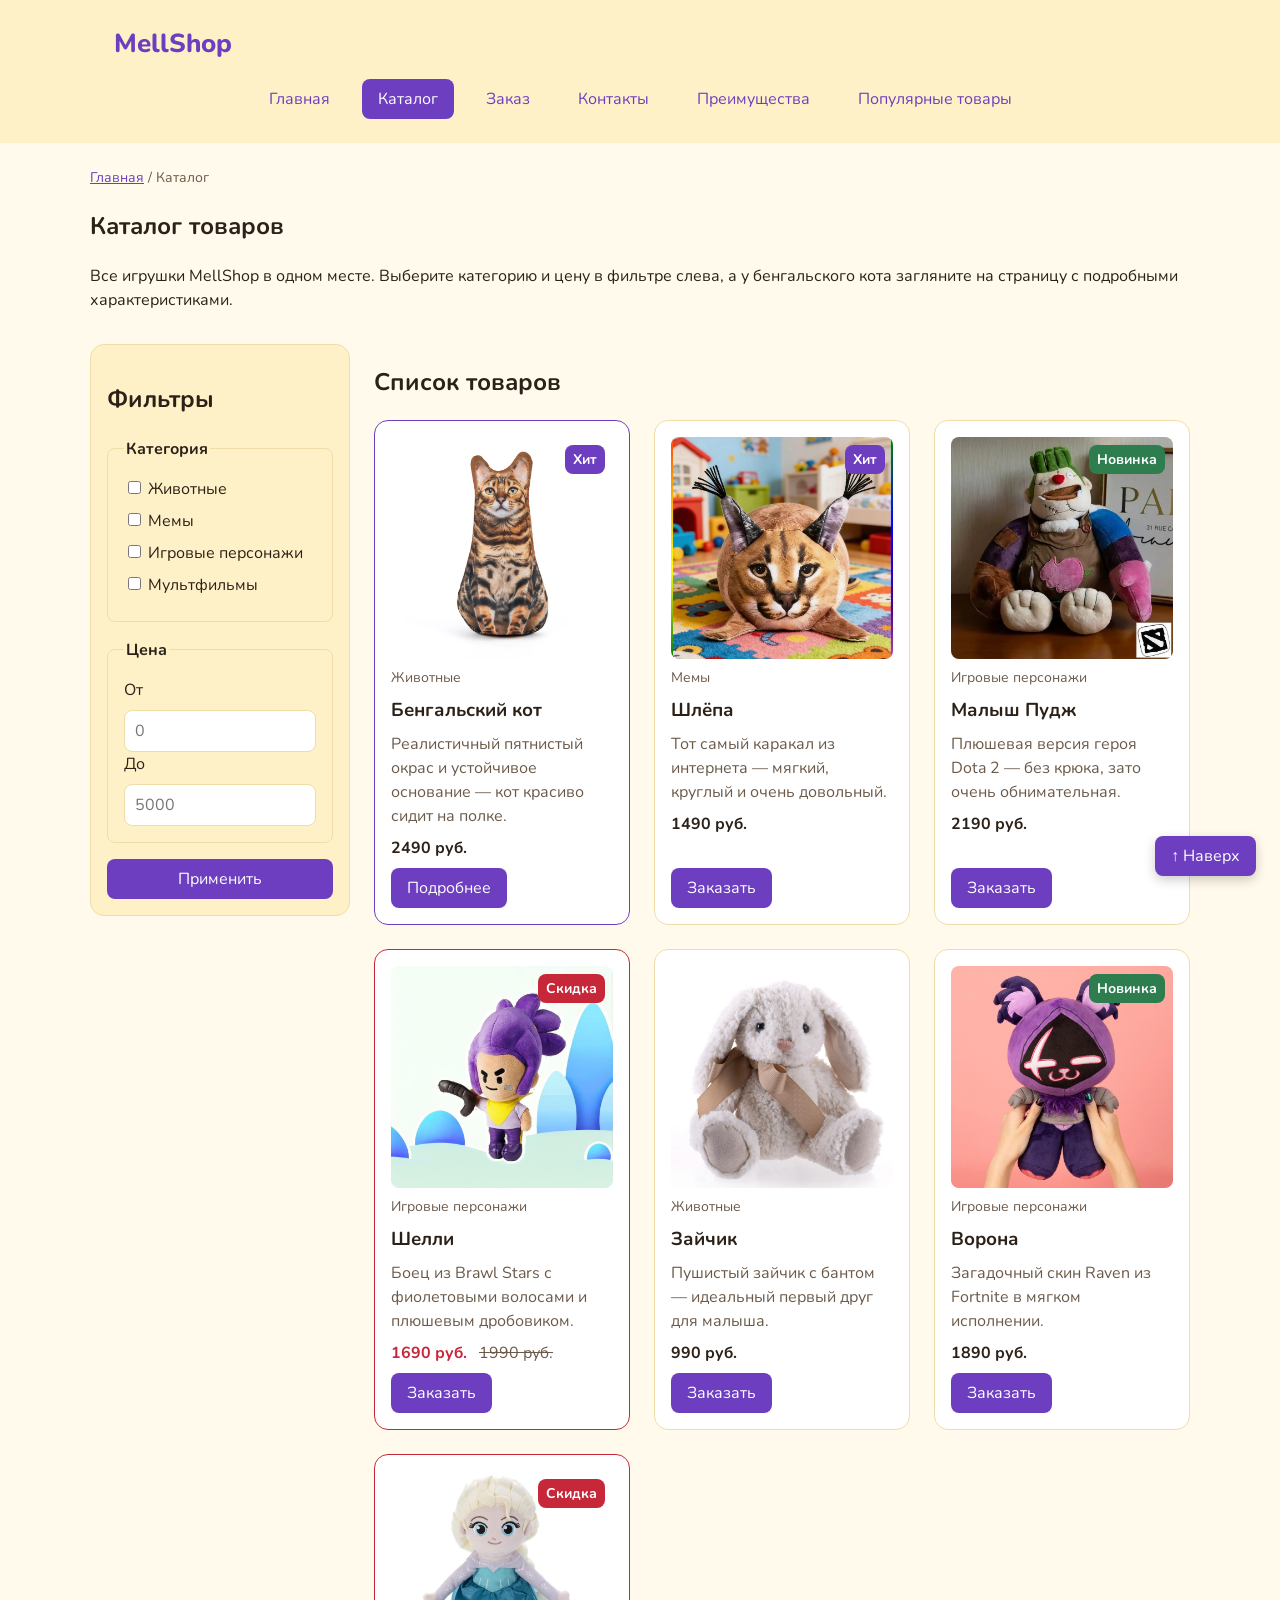
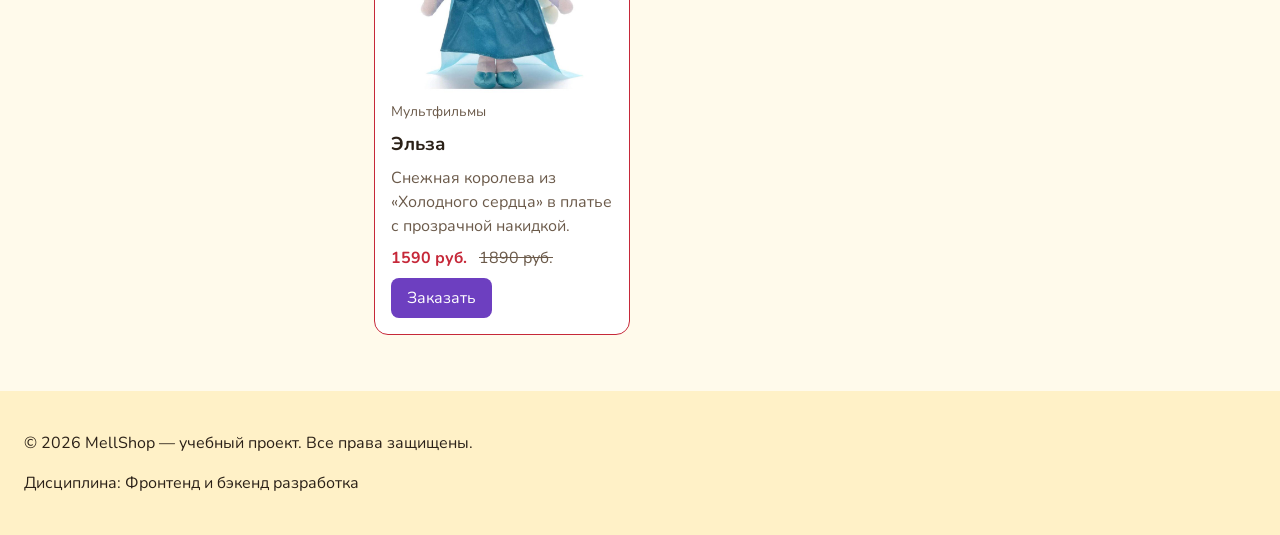
==== catalog.html @ 7ed2546c "chore: перенёс основу MellShop из КР №1" ====
<!DOCTYPE html>
<html lang="ru">
<head>
  <meta charset="UTF-8">
  <meta name="viewport" content="width=device-width, initial-scale=1.0">
  <meta name="description" content="Каталог товаров магазина мягких игрушек MellShop.">
  <meta property="og:type" content="website">
  <meta property="og:title" content="Каталог товаров — MellShop">
  <meta property="og:description" content="Каталог товаров магазина мягких игрушек MellShop.">
  <meta property="og:image" content="https://aleksandr5325.github.io/kr1-html-css-shop/images/preview.jpg">
  <title>Каталог товаров — MellShop</title>
  <link rel="stylesheet" href="css/style.css">
</head>
<body>
  <a class="button button--primary skip-link" href="#main">Перейти к содержимому</a>
  <header class="site-header">
    <div class="site-header__inner">
      <a class="site-header__logo" href="index.html">MellShop</a>

      <nav class="site-nav" aria-label="Основная навигация">
        <ul class="site-nav__list">
          <li class="site-nav__item"><a class="site-nav__link" href="index.html">Главная</a></li>
          <li class="site-nav__item"><a class="site-nav__link site-nav__link--active" href="catalog.html" aria-current="page">Каталог</a></li>
          <li class="site-nav__item"><a class="site-nav__link" href="order.html">Заказ</a></li>
          <li class="site-nav__item"><a class="site-nav__link" href="contacts.html">Контакты</a></li>
          <li class="site-nav__item"><a class="site-nav__link" href="index.html#advantages">Преимущества</a></li>
          <li class="site-nav__item"><a class="site-nav__link" href="index.html#popular">Популярные товары</a></li>
        </ul>
      </nav>
    </div>
  </header>

  <main id="main">
    <nav class="breadcrumbs" aria-label="Хлебные крошки">
      <a class="breadcrumbs__link" href="index.html">Главная</a>
      <span class="breadcrumbs__current" aria-current="page">Каталог</span>
    </nav>

    <section class="section">
      <h1>Каталог товаров</h1>
      <p>
        Все игрушки MellShop в одном месте. Выберите категорию и цену в фильтре
        слева, а у бенгальского кота загляните на страницу с подробными характеристиками.
      </p>
    </section>

    <section class="catalog-layout">
      <aside class="catalog-filters">
        <h2>Фильтры</h2>

        <form class="filters-form" action="#" method="get">
          <fieldset class="filters-form__group">
            <legend class="filters-form__legend">Категория</legend>

            <label class="filters-form__label">
              <input type="checkbox" name="category" value="animals">
              Животные
            </label>

            <label class="filters-form__label">
              <input type="checkbox" name="category" value="memes">
              Мемы
            </label>

            <label class="filters-form__label">
              <input type="checkbox" name="category" value="games">
              Игровые персонажи
            </label>

            <label class="filters-form__label">
              <input type="checkbox" name="category" value="cartoons">
              Мультфильмы
            </label>
          </fieldset>

          <fieldset class="filters-form__group">
            <legend class="filters-form__legend">Цена</legend>

            <label class="filters-form__label" for="price-from">От</label>
            <input class="filters-form__input" id="price-from" name="price-from" type="number" min="0" placeholder="0">

            <label class="filters-form__label" for="price-to">До</label>
            <input class="filters-form__input" id="price-to" name="price-to" type="number" min="0" placeholder="5000">
          </fieldset>

          <button class="button button--primary" type="submit">Применить</button>
        </form>
      </aside>

      <section class="catalog-products">
        <h2>Список товаров</h2>

        <div class="products-grid">
          <article class="product-card product-card--featured">
            <span class="product-card__badge">Хит</span>
            <img
              class="product-card__image"
              src="images/bengal-cat.jpg"
              alt="Мягкая игрушка — бенгальский кот с пятнистым окрасом"
              width="800"
              height="800"
            >
            <p class="product-card__category">Животные</p>
            <h3 class="product-card__title">Бенгальский кот</h3>
            <p class="product-card__description">Реалистичный пятнистый окрас и устойчивое основание — кот красиво сидит на полке.</p>
            <p class="product-card__price">2490 руб.</p>
            <a class="button button--primary product-card__button" href="product.html">Подробнее</a>
          </article>

          <article class="product-card">
            <span class="product-card__badge">Хит</span>
            <img
              class="product-card__image"
              src="images/shlepa.jpg"
              alt="Мягкая игрушка Шлёпа — каракал с большими ушами"
              width="800"
              height="800"
            >
            <p class="product-card__category">Мемы</p>
            <h3 class="product-card__title">Шлёпа</h3>
            <p class="product-card__description">Тот самый каракал из интернета — мягкий, круглый и очень довольный.</p>
            <p class="product-card__price">1490 руб.</p>
            <a class="button button--primary product-card__button" href="order.html">Заказать</a>
          </article>

          <article class="product-card">
            <span class="product-card__badge product-card__badge--new">Новинка</span>
            <img
              class="product-card__image"
              src="images/pudge.jpg"
              alt="Мягкая игрушка Малыш Пудж из Dota 2"
              width="800"
              height="800"
            >
            <p class="product-card__category">Игровые персонажи</p>
            <h3 class="product-card__title">Малыш Пудж</h3>
            <p class="product-card__description">Плюшевая версия героя Dota 2 — без крюка, зато очень обнимательная.</p>
            <p class="product-card__price">2190 руб.</p>
            <a class="button button--primary product-card__button" href="order.html">Заказать</a>
          </article>

          <article class="product-card product-card--discount">
            <span class="product-card__badge product-card__badge--sale">Скидка</span>
            <img
              class="product-card__image"
              src="images/shelly.jpg"
              alt="Мягкая игрушка Шелли из Brawl Stars с фиолетовыми волосами"
              width="800"
              height="800"
            >
            <p class="product-card__category">Игровые персонажи</p>
            <h3 class="product-card__title">Шелли</h3>
            <p class="product-card__description">Боец из Brawl Stars с фиолетовыми волосами и плюшевым дробовиком.</p>
            <p class="product-card__price">
              1690 руб.
              <s class="product-card__old-price">1990 руб.</s>
            </p>
            <a class="button button--primary product-card__button" href="order.html">Заказать</a>
          </article>

          <article class="product-card">
            <img
              class="product-card__image"
              src="images/bunny.jpg"
              alt="Белый плюшевый зайчик с бантом"
              width="800"
              height="800"
            >
            <p class="product-card__category">Животные</p>
            <h3 class="product-card__title">Зайчик</h3>
            <p class="product-card__description">Пушистый зайчик с бантом — идеальный первый друг для малыша.</p>
            <p class="product-card__price">990 руб.</p>
            <a class="button button--primary product-card__button" href="order.html">Заказать</a>
          </article>

          <article class="product-card">
            <span class="product-card__badge product-card__badge--new">Новинка</span>
            <img
              class="product-card__image"
              src="images/raven.jpg"
              alt="Мягкая игрушка Ворона из Fortnite в фиолетовом капюшоне"
              width="800"
              height="800"
            >
            <p class="product-card__category">Игровые персонажи</p>
            <h3 class="product-card__title">Ворона</h3>
            <p class="product-card__description">Загадочный скин Raven из Fortnite в мягком исполнении.</p>
            <p class="product-card__price">1890 руб.</p>
            <a class="button button--primary product-card__button" href="order.html">Заказать</a>
          </article>

          <article class="product-card product-card--discount">
            <span class="product-card__badge product-card__badge--sale">Скидка</span>
            <img
              class="product-card__image"
              src="images/elsa.jpg"
              alt="Мягкая кукла Эльза из «Холодного сердца» в голубом платье"
              width="800"
              height="800"
            >
            <p class="product-card__category">Мультфильмы</p>
            <h3 class="product-card__title">Эльза</h3>
            <p class="product-card__description">Снежная королева из «Холодного сердца» в платье с прозрачной накидкой.</p>
            <p class="product-card__price">
              1590 руб.
              <s class="product-card__old-price">1890 руб.</s>
            </p>
            <a class="button button--primary product-card__button" href="order.html">Заказать</a>
          </article>
        </div>
      </section>
    </section>
  </main>

  <footer class="site-footer">
    <p>&copy; 2026 MellShop — учебный проект. Все права защищены.</p>
    <p>Дисциплина: Фронтенд и бэкенд разработка</p>
  </footer>

  <a class="button button--primary to-top" href="#">↑ Наверх</a>

</body>
</html>
---- css/style.css ----
/*
  Шрифт Nunito с Google Fonts: округлые буквы подходят «мягкому» магазину.
*/
@import url("https://fonts.googleapis.com/css2?family=Nunito:wght@400;700;800&display=swap");

/* ===============================
   1. Переменные проекта
   =============================== */

:root {
  /* Основные цвета проекта: тёплая жёлто-фиолетовая палитра MellShop */
  --color-bg: #ffffff;
  --color-page: #fffaeb;
  --color-text: #2b2118;
  --color-muted: #6b5a4a;
  --color-primary: #6d3fc0;
  --color-primary-dark: #4f2a96;
  --color-border: #f0dca8;
  --color-surface: #fff1c7;
  --color-surface-accent: #ffe49a;
  --color-danger: #c62839;
  --color-success: #2e7d4f;
  --color-success-bg: #eaf7ef;
  --color-white: #ffffff;

  /* Тень карточки при наведении */
  --shadow-card: 0 8px 24px rgba(109, 63, 192, 0.18);

  /* Отступы */
  --space-xs: 4px;
  --space-sm: 8px;
  --space-md: 16px;
  --space-lg: 24px;
  --space-xl: 32px;

  /* Скругления */
  --radius-sm: 8px;
  --radius-md: 14px;
  --radius-lg: 20px;

  /* Размеры */
  --container-width: 1100px;
}


/* ===============================
   2. Базовые стили
   =============================== */

/*
  Универсальное правило для всех элементов.
  border-box делает расчёт размеров более понятным:
  width включает content, padding и border.
*/
* {
  box-sizing: border-box;
}

html {
  scroll-behavior: smooth;
}

:target {
  outline: 2px dashed var(--color-primary);
  outline-offset: 4px;
}

/*
  Убираем стандартный внешний отступ браузера у body.
  Без этого вокруг страницы может появиться белая рамка.
*/
body {
  margin: 0;
  font-family: "Nunito", Arial, sans-serif;
  line-height: 1.5;
  color: var(--color-text);
  background-color: var(--color-page);
}

/*
  Задаём внутренние отступы для основных областей страницы.
  Это делает содержимое визуально отделённым от краёв окна браузера.
  Отступы шапки и подвала задаются в блоках .site-header и .site-footer.
*/
main {
  padding: var(--space-lg);
}

/*
  Подвал сайта — блок site-footer.
  Тот же фон, что у шапки, визуально отделяет его от основного содержимого.
*/
.site-footer {
  padding: var(--space-lg);
  background-color: var(--color-surface);
}


/* ===============================
   3. Общие элементы интерфейса
   =============================== */

a {
  color: var(--color-primary);
}

a:hover {
  color: var(--color-primary-dark);
}

a:focus-visible {
  outline: 2px solid var(--color-primary);
  outline-offset: 3px;
}

/*
  Шапка сайта — блок site-header.
  Фон тянется на всю ширину окна.
*/
.site-header {
  background-color: var(--color-surface);
}

/*
  Внутренний контейнер шапки: ограничиваем ширину содержимого,
  чтобы оно не растягивалось слишком сильно на широких экранах.
*/
.site-header__inner {
  max-width: var(--container-width);
  margin: 0 auto;
  padding: var(--space-lg);
}

/*
  Текстовый логотип.
*/
.site-header__logo {
  font-size: 26px;
  font-weight: 800;
  color: var(--color-primary);
  text-decoration: none;
}

/*
  Основная навигация — блок site-nav.
  Список пунктов меню выстраивается в строку через Flexbox.
*/
.site-nav__list {
  display: flex;
  flex-wrap: wrap;
  justify-content: center;
  align-items: center;
  gap: var(--space-md);
  padding: 0;
  margin: var(--space-md) 0 0;
  list-style: none;
}

/*
  Ссылка меню.
*/
.site-nav__link {
  display: inline-block;
  padding: var(--space-sm) var(--space-md);
  color: var(--color-primary);
  text-decoration: none;
  border-radius: var(--radius-sm);
}

/*
  При наведении ссылка заливается основным цветом.
*/
.site-nav__link:hover {
  color: var(--color-white);
  background-color: var(--color-primary);
}

.site-nav__link:focus-visible {
  outline: 2px solid var(--color-primary);
  outline-offset: 3px;
}

/*
  Модификатор: пункт меню текущей страницы.
*/
.site-nav__link--active {
  color: var(--color-white);
  background-color: var(--color-primary);
}

.breadcrumbs {
  max-width: var(--container-width);
  margin: 0 auto var(--space-md);
  font-size: 14px;
  color: var(--color-muted);
}

.breadcrumbs__link {
  color: var(--color-primary);
}

/*
  Разделитель «/» перед каждым пунктом, кроме первого:
  перед второй и следующими ссылками и перед текущей страницей.
*/
.breadcrumbs__link + .breadcrumbs__link::before,
.breadcrumbs__current::before {
  content: "/";
  display: inline-block;
  margin-right: var(--space-xs);
  color: var(--color-muted);
}

/*
  Кнопка — самостоятельный блок button.
  Базовый класс задаёт размеры и форму, цвет задают модификаторы.
  Используется и для <button>, и для ссылок <a>, оформленных как кнопка.
*/
.button {
  display: inline-block;
  padding: var(--space-sm) var(--space-md);
  border: none;
  border-radius: var(--radius-sm);
  font: inherit;
  text-decoration: none;
  cursor: pointer;
}

/*
  Модификатор: основная кнопка.
*/
.button--primary {
  color: var(--color-white);
  background-color: var(--color-primary);
}

/*
  color нужен для ссылок-кнопок: иначе при наведении
  срабатывает общее правило a:hover и текст сливается с фоном.
*/
.button--primary:hover {
  color: var(--color-white);
  background-color: var(--color-primary-dark);
}

/*
  Модификатор: второстепенная кнопка.
*/
.button--secondary {
  color: var(--color-primary);
  background-color: transparent;
  border: 1px solid var(--color-primary);
}

.button--secondary:hover {
  color: var(--color-white);
  background-color: var(--color-primary);
}

.button:focus-visible {
  outline: 2px solid var(--color-primary);
  outline-offset: 3px;
}

/*
  Отключённая кнопка: атрибут disabled или модификатор.
*/
.button:disabled,
.button--disabled {
  opacity: 0.6;
  cursor: not-allowed;
}

/*
  Кнопка «Наверх» — блок to-top.
  Внешний вид берётся из .button и .button--primary (БЭМ-микс),
  здесь только положение: всегда в правом нижнем углу окна.
*/
.to-top {
  position: fixed;
  right: var(--space-lg);
  bottom: var(--space-lg);
  z-index: 10;
  box-shadow: 0 4px 12px rgba(0, 0, 0, 0.2);
}

/*
  Ссылка «Перейти к содержимому» для тех, кто управляет сайтом с клавиатуры.
  Спрятана за верхним краем окна и выезжает, только когда получает фокус (клавиша Tab).
*/
.skip-link {
  position: absolute;
  top: -100px;
  left: var(--space-md);
  z-index: 20;
}

.skip-link:focus {
  top: var(--space-md);
}

/*
  После перехода по ссылке не обводим весь main пунктиром от правила :target.
*/
main:target {
  outline: none;
}

/* ===============================
   4. Компоненты страницы
   =============================== */

/*
  Hero-блок — первый крупный блок страницы.
  Он визуально отделяется от остальных разделов фоном и отступами.
*/
.hero {
  max-width: var(--container-width);
  margin: 0 auto var(--space-xl);
  padding: var(--space-xl) var(--space-lg);
  background:
    linear-gradient(rgba(255, 250, 235, 0.8), rgba(255, 250, 235, 0.8)),
    url("../images/toy-store.jpg") center / cover;
  border-radius: var(--radius-lg);
}

/*
  Общий класс для разделов страницы.
*/
.section {
  max-width: var(--container-width);
  margin: 0 auto var(--space-xl);
}

/*
  Убираем лишний верхний отступ у заголовков разделов.
*/
.section__title {
  margin-top: 0;
}

.products-grid {
  display: grid;
  grid-template-columns: repeat(3, 1fr);
  gap: var(--space-lg);
}

/*
  Карточка товара — блок product-card.
  Используется на главной странице и в каталоге.
*/
.product-card {
  position: relative;
  display: flex;
  flex-direction: column;
  gap: var(--space-sm);
  padding: var(--space-md);
  border: 1px solid var(--color-border);
  border-radius: var(--radius-md);
  background-color: var(--color-bg);
  transition: transform 0.2s, box-shadow 0.2s, border-color 0.2s;
}

.product-card:hover {
  border-color: var(--color-primary);
  transform: translateY(-4px);
  box-shadow: var(--shadow-card);
}

/*
  Модификаторы карточки: выделенная и со скидкой.
*/
.product-card--featured {
  border-color: var(--color-primary);
}

.product-card--discount {
  border-color: var(--color-danger);
}

/*
  Элементы карточки.
*/
.product-card__title {
  margin: 0;
  color: var(--color-text);
}

.product-card__description {
  margin: 0;
  color: var(--color-muted);
}

.product-card__price {
  margin: 0;
  font-weight: 700;
}

.product-card--discount .product-card__price {
  color: var(--color-danger);
}

/*
  Кнопка прижимается к нижней части карточки.
*/
.product-card__button {
  margin-top: auto;
  align-self: flex-start;
}

/*
  Бейдж «Хит / Новинка / Скидка» в углу карточки.
  position: absolute вынимает бейдж из потока и прижимает к правому верхнему углу.
  Отсчёт идёт от карточки, потому что у неё position: relative.
*/
.product-card__badge {
  position: absolute;
  top: var(--space-lg);
  right: var(--space-lg);
  z-index: 1;
  padding: 4px 8px;
  font-size: 14px;
  font-weight: 700;
  color: var(--color-white);
  background-color: var(--color-primary);
  border-radius: var(--radius-sm);
}

/*
  Модификаторы бейджа: «Новинка» — зелёный, «Скидка» — красный.
  «Хит» — вариант по умолчанию (основной цвет).
*/
.product-card__badge--new {
  background-color: var(--color-success);
}

.product-card__badge--sale {
  background-color: var(--color-danger);
}

/*
  Фото товара на всю ширину карточки.
*/
.product-card__image {
  width: 100%;
  height: auto;
  border-radius: var(--radius-sm);
}

/*
  Категория товара — мелкий серый текст над названием.
*/
.product-card__category {
  margin: 0;
  font-size: 14px;
  color: var(--color-muted);
}

/*
  Старая (зачёркнутая) цена рядом с новой.
*/
.product-card__old-price {
  margin-left: var(--space-sm);
  font-weight: 400;
  color: var(--color-muted);
}

/*
  Дополнительный информационный блок.
*/
.aside-info {
  max-width: var(--container-width);
  margin: 0 auto var(--space-xl);
  padding: var(--space-md);
  border-left: 4px solid var(--color-primary);
  background-color: var(--color-surface);
}


/* ===============================
   5. Форма и модальное окно
   =============================== */

/*
  Модальное окно.
  Элемент dialog сам умеет открываться поверх страницы.
*/
.order-dialog {
  width: min(100% - 32px, 560px);
  padding: var(--space-lg);
  border: none;
  border-radius: var(--radius-lg);
}

/*
  Затемнение фона за модальным окном.
*/
.order-dialog::backdrop {
  background-color: rgba(0, 0, 0, 0.5);
}

/*
  Заголовок модального окна.
*/
.order-dialog__title {
  margin-top: 0;
}

/*
  Форма заявки — блок order-form.
  Поле формы: каждая группа «подпись + поле» получает нижний отступ.
*/
.order-form__field {
  margin-bottom: var(--space-md);
}

/*
  Подпись поля.
*/
.order-form__label {
  display: block;
  margin-bottom: var(--space-xs);
}

/*
  Основные поля формы.
*/
.order-form__input,
.order-form__select,
.order-form__textarea {
  width: 100%;
  padding: 10px 12px;
  border: 1px solid var(--color-border);
  border-radius: var(--radius-sm);
  font: inherit;
}

.order-form__input:hover,
.order-form__select:hover,
.order-form__textarea:hover {
  border-color: var(--color-primary);
}

/*
  Видимый фокус для клавиатурной навигации.
*/
.order-form__input:focus-visible,
.order-form__select:focus-visible,
.order-form__textarea:focus-visible {
  outline: 2px solid var(--color-primary);
  outline-offset: 3px;
}

/*
  Подсказка под полем телефона.
*/
.order-form__hint {
  display: block;
  margin-top: var(--space-xs);
  color: var(--color-muted);
}

/*
  Подсветка ошибочных полей.
  Атрибут aria-invalid добавляется через JavaScript.
*/
.order-form__input[aria-invalid="true"],
.order-form__select[aria-invalid="true"],
.order-form__textarea[aria-invalid="true"] {
  border-color: var(--color-danger);
}

/*
  Кнопки формы.
*/
.order-form__actions {
  display: flex;
  gap: var(--space-md);
  margin-top: var(--space-lg);
}

/*
  Модификатор: форма на отдельной странице заказа.
  Ограничиваем ширину, чтобы поля не растягивались на весь экран.
*/
.order-form--page {
  max-width: 640px;
}

/*
  Группа полей формы (fieldset) в рамке.
*/
.order-form__group {
  margin: 0 0 var(--space-lg);
  padding: var(--space-md) var(--space-lg);
  border: 1px solid var(--color-border);
  border-radius: var(--radius-md);
}

/*
  Заголовок группы полей.
*/
.order-form__legend {
  padding: 0 var(--space-xs);
  font-weight: 700;
}

/*
  Вариант выбора: кружок и подпись в одну строку.
*/
.order-form__option {
  display: flex;
  align-items: center;
  gap: var(--space-sm);
  margin-bottom: var(--space-sm);
}

/*
  Сообщение об успешной отправке.
*/
.success-message {
  max-width: var(--container-width);
  margin: var(--space-lg) auto;
  padding: var(--space-md);
  border-left: 4px solid var(--color-success);
  background-color: var(--color-success-bg);
}


/* ===============================
   6. Страница каталога
   =============================== */

/*
  Раскладка каталога: фильтры слева (260px), товары справа (всё остальное место).
  Области сетки названы через grid-template-areas.
*/
.catalog-layout {
  max-width: var(--container-width);
  margin: 0 auto var(--space-xl);
  display: grid;
  grid-template-columns: 260px 1fr;
  grid-template-areas: "filters products";
  gap: var(--space-lg);
}

/*
  Боковая панель с фильтрами — область filters.
*/
.catalog-filters {
  position: sticky;
  top: var(--space-md);
  align-self: start;
  grid-area: filters;
  padding: var(--space-md);
  border: 1px solid var(--color-border);
  border-radius: var(--radius-md);
  background-color: var(--color-surface);
}

/*
  Список товаров — область products.
*/
.catalog-products {
  grid-area: products;
}

/*
  Форма фильтров: группы полей идут столбиком,
  расстояние между ними задаёт gap.
*/
.filters-form {
  display: grid;
  gap: var(--space-md);
}

/*
  Группа полей (категория, цена) в рамке.
*/
.filters-form__group {
  margin: 0;
  padding: var(--space-md);
  border: 1px solid var(--color-border);
  border-radius: var(--radius-sm);
}

/*
  Заголовок группы полей.
*/
.filters-form__legend {
  font-weight: 700;
}

/*
  Каждая подпись с новой строки.
*/
.filters-form__label {
  display: block;
  margin-bottom: var(--space-sm);
}

/*
  Числовые поля цены — в едином стиле с полями формы заявки.
*/
.filters-form__input {
  width: 100%;
  padding: 8px 10px;
  border: 1px solid var(--color-border);
  border-radius: var(--radius-sm);
  font: inherit;
}


/* ===============================
   7. Страница товара
   =============================== */

/*
  Блок товара: картинка слева, информация справа.
  Две равные колонки через CSS Grid.
*/
.product {
  max-width: var(--container-width);
  margin: 0 auto var(--space-xl);
  display: grid;
  grid-template-columns: 1fr 1fr;
  gap: var(--space-xl);
  align-items: start;
}

/*
  Картинка занимает всю ширину своей колонки,
  высота подстраивается автоматически.
*/
.product__image {
  width: 100%;
  height: auto;
  border: 1px solid var(--color-border);
  border-radius: var(--radius-lg);
}

/*
  Информация о товаре идёт столбиком через Flexbox.
*/
.product__info {
  display: flex;
  flex-direction: column;
  align-items: flex-start;
  gap: var(--space-md);
}

.product__title {
  margin: 0;
}

.product__description {
  margin: 0;
  color: var(--color-muted);
}

.product__price {
  margin: 0;
  font-size: 28px;
  font-weight: 700;
}

/*
  Таблица характеристик товара.
*/
.product-table {
  width: 100%;
  max-width: 600px;
  border-collapse: collapse;
}

.product-table caption {
  margin-bottom: var(--space-sm);
  color: var(--color-muted);
  text-align: left;
}

.product-table th,
.product-table td {
  padding: var(--space-sm) var(--space-md);
  border: 1px solid var(--color-border);
  text-align: left;
}

.product-table th {
  background-color: var(--color-surface-accent);
}

/*
  «Зебра»: каждая вторая строка с фоном, чтобы строки было легче читать.
*/
.product-table tbody tr:nth-child(even) {
  background-color: var(--color-surface);
}
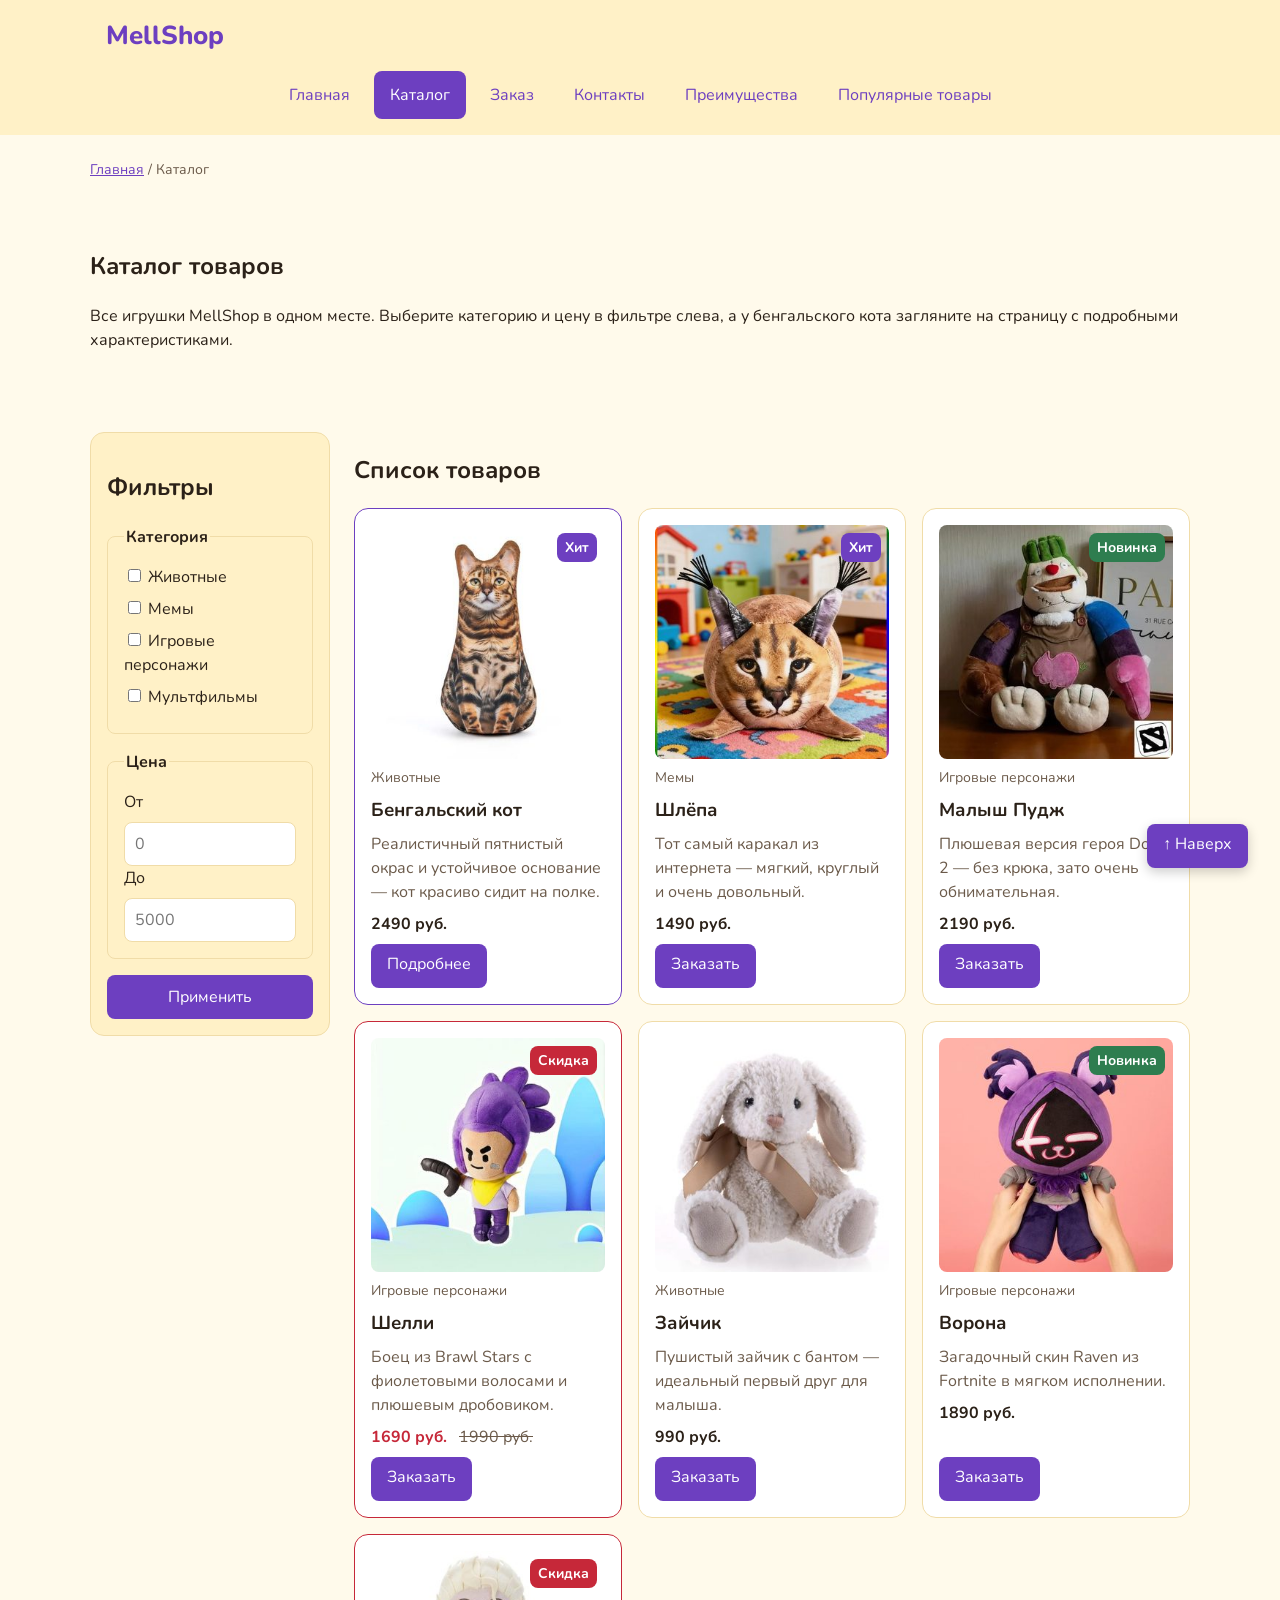
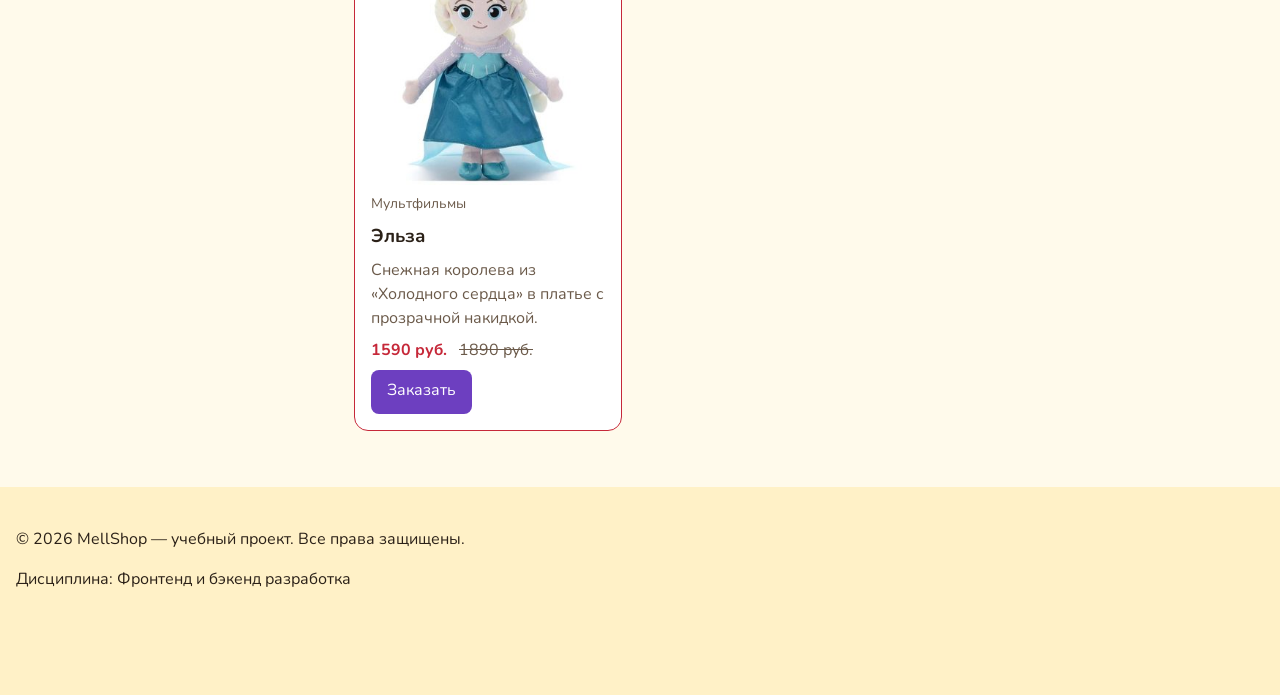
==== commit 03068aa7: "feat: адаптировал MellShop под разные экраны" ====
--- a/catalog.html
+++ b/catalog.html
@@ -7,9 +7,10 @@
   <meta property="og:type" content="website">
   <meta property="og:title" content="Каталог товаров — MellShop">
   <meta property="og:description" content="Каталог товаров магазина мягких игрушек MellShop.">
-  <meta property="og:image" content="https://aleksandr5325.github.io/kr1-html-css-shop/images/preview.jpg">
+  <meta property="og:image" content="https://aleksandr5325.github.io/kr3-responsive-shop/images/preview.jpg">
   <title>Каталог товаров — MellShop</title>
   <link rel="stylesheet" href="css/style.css">
+  <link rel="stylesheet" href="css/responsive.css">
 </head>
 <body>
   <a class="button button--primary skip-link" href="#main">Перейти к содержимому</a>
@@ -96,6 +97,9 @@
             <img
               class="product-card__image"
               src="images/bengal-cat.jpg"
+            srcset="images/bengal-cat-320.jpg 320w, images/bengal-cat-480.jpg 480w, images/bengal-cat.jpg 800w"
+            sizes="(min-width: 1280px) 230px, (min-width: 1024px) 320px, (min-width: 640px) calc((100vw - 96px) / 2), calc(100vw - 66px)"
+            loading="lazy"
               alt="Мягкая игрушка — бенгальский кот с пятнистым окрасом"
               width="800"
               height="800"
@@ -112,6 +116,9 @@
             <img
               class="product-card__image"
               src="images/shlepa.jpg"
+            srcset="images/shlepa-320.jpg 320w, images/shlepa-480.jpg 480w, images/shlepa.jpg 800w"
+            sizes="(min-width: 1280px) 230px, (min-width: 1024px) 320px, (min-width: 640px) calc((100vw - 96px) / 2), calc(100vw - 66px)"
+            loading="lazy"
               alt="Мягкая игрушка Шлёпа — каракал с большими ушами"
               width="800"
               height="800"
@@ -128,6 +135,9 @@
             <img
               class="product-card__image"
               src="images/pudge.jpg"
+            srcset="images/pudge-320.jpg 320w, images/pudge-480.jpg 480w, images/pudge.jpg 800w"
+            sizes="(min-width: 1280px) 230px, (min-width: 1024px) 320px, (min-width: 640px) calc((100vw - 96px) / 2), calc(100vw - 66px)"
+            loading="lazy"
               alt="Мягкая игрушка Малыш Пудж из Dota 2"
               width="800"
               height="800"
@@ -144,6 +154,9 @@
             <img
               class="product-card__image"
               src="images/shelly.jpg"
+            srcset="images/shelly-320.jpg 320w, images/shelly-480.jpg 480w, images/shelly.jpg 800w"
+            sizes="(min-width: 1280px) 230px, (min-width: 1024px) 320px, (min-width: 640px) calc((100vw - 96px) / 2), calc(100vw - 66px)"
+            loading="lazy"
               alt="Мягкая игрушка Шелли из Brawl Stars с фиолетовыми волосами"
               width="800"
               height="800"
@@ -162,6 +175,9 @@
             <img
               class="product-card__image"
               src="images/bunny.jpg"
+            srcset="images/bunny-320.jpg 320w, images/bunny-480.jpg 480w, images/bunny.jpg 800w"
+            sizes="(min-width: 1280px) 230px, (min-width: 1024px) 320px, (min-width: 640px) calc((100vw - 96px) / 2), calc(100vw - 66px)"
+            loading="lazy"
               alt="Белый плюшевый зайчик с бантом"
               width="800"
               height="800"
@@ -178,6 +194,9 @@
             <img
               class="product-card__image"
               src="images/raven.jpg"
+            srcset="images/raven-320.jpg 320w, images/raven-480.jpg 480w, images/raven.jpg 800w"
+            sizes="(min-width: 1280px) 230px, (min-width: 1024px) 320px, (min-width: 640px) calc((100vw - 96px) / 2), calc(100vw - 66px)"
+            loading="lazy"
               alt="Мягкая игрушка Ворона из Fortnite в фиолетовом капюшоне"
               width="800"
               height="800"
@@ -194,6 +213,9 @@
             <img
               class="product-card__image"
               src="images/elsa.jpg"
+            srcset="images/elsa-320.jpg 320w, images/elsa-480.jpg 480w, images/elsa.jpg 800w"
+            sizes="(min-width: 1280px) 230px, (min-width: 1024px) 320px, (min-width: 640px) calc((100vw - 96px) / 2), calc(100vw - 66px)"
+            loading="lazy"
               alt="Мягкая кукла Эльза из «Холодного сердца» в голубом платье"
               width="800"
               height="800"
--- a/css/responsive.css
+++ b/css/responsive.css
@@ -0,0 +1,275 @@
+/*
+  КР №3. Mobile First: базовые правила для телефона,
+  затем расширение раскладки через min-width.
+  Файл подключается после style.css.
+*/
+*,
+*::before,
+*::after {
+  box-sizing: border-box;
+}
+
+img,
+video {
+  max-width: 100%;
+  height: auto;
+}
+
+/* Не скрываем переполнение body: устраняем его причину в блоках. */
+main {
+  padding: 16px;
+}
+
+.site-header__inner {
+  padding: 16px;
+}
+
+.site-header,
+.catalog-filters {
+  position: static;
+}
+
+.site-nav__list {
+  flex-direction: column;
+  align-items: stretch;
+  gap: 8px;
+}
+
+.site-nav__link {
+  display: block;
+  min-height: 44px;
+  padding: 12px 16px;
+}
+
+.breadcrumbs,
+.site-footer,
+.product-card,
+.product__info {
+  overflow-wrap: anywhere;
+}
+
+.section {
+  padding-block: clamp(16px, 3vw, 32px);
+}
+
+.hero {
+  display: grid;
+  gap: 24px;
+  padding: clamp(20px, 4vw, 40px);
+  /* Картинка теперь находится в picture, фон сохраняет фирменный цвет. */
+  background: var(--color-surface-accent);
+}
+
+.hero__content {
+  min-width: 0;
+}
+
+.hero__title {
+  margin-top: 0;
+  font-size: clamp(28px, 4vw, 48px);
+  line-height: 1.15;
+}
+
+.hero__image {
+  display: block;
+  width: 100%;
+  border-radius: var(--radius-lg);
+}
+
+.products-grid,
+.product,
+.catalog-layout {
+  grid-template-columns: minmax(0, 1fr);
+  gap: 16px;
+}
+
+.catalog-layout {
+  grid-template-areas: "filters" "products";
+}
+
+.product-card,
+.catalog-products,
+.product__info,
+.hero picture,
+.order-form__field,
+.order-form__group,
+.filters-form__group {
+  min-width: 0;
+}
+
+.product-card__image {
+  display: block;
+}
+
+.product__image {
+  max-width: 520px;
+  margin-inline: auto;
+}
+
+/* Группы fieldset из КР №1 сохраняем; внутри поля адаптируются отдельно. */
+.order-form,
+.order-form__group {
+  display: grid;
+  gap: 16px;
+}
+
+.order-form__group {
+  margin: 0;
+  padding: 16px;
+}
+
+.order-form__field {
+  margin-bottom: 0;
+}
+
+.order-form__input,
+.order-form__select,
+.order-form__textarea,
+.filters-form__input,
+.button {
+  min-height: 44px;
+}
+
+.order-form__input,
+.order-form__select,
+.order-form__textarea,
+.filters-form__input {
+  max-width: 100%;
+  font-size: 16px;
+}
+
+.order-form__textarea {
+  min-height: 120px;
+  resize: vertical;
+}
+
+.order-form__actions {
+  flex-direction: column;
+  margin-top: 0;
+}
+
+.order-form__option input {
+  flex-shrink: 0;
+}
+
+/* Прокрутка только таблицы, а не всей страницы. */
+.table-wrapper {
+  width: 100%;
+  overflow-x: auto;
+}
+
+.product-table {
+  min-width: 640px;
+  max-width: none;
+}
+
+.order-dialog {
+  width: min(100% - 32px, 560px);
+  max-height: calc(100vh - 32px);
+  max-height: calc(100dvh - 32px);
+  padding: 16px;
+  overflow: auto;
+}
+
+/* Нижний запас позволяет прокрутить последние поля выше fixed-кнопки. */
+.site-footer {
+  padding: 24px 16px 88px;
+}
+
+.to-top {
+  right: 16px;
+  bottom: 16px;
+  z-index: 90;
+}
+
+.skip-link {
+  z-index: 110;
+}
+
+@media (min-width: 640px) {
+  .products-grid {
+    grid-template-columns: repeat(2, minmax(0, 1fr));
+  }
+}
+
+@media (min-width: 768px) {
+  main {
+    padding: 24px;
+  }
+
+  .site-header {
+    position: sticky;
+    top: 0;
+    z-index: 100;
+  }
+
+  .site-nav__list {
+    flex-direction: row;
+    flex-wrap: wrap;
+    gap: 8px;
+  }
+
+  /* Запас под шапку для переходов по якорям. */
+  [id] {
+    scroll-margin-top: 220px;
+  }
+
+  .order-form__group--columns {
+    grid-template-columns: repeat(2, minmax(0, 1fr));
+  }
+
+  .order-form__field--wide {
+    grid-column: 1 / -1;
+  }
+
+  .order-form__actions {
+    flex-direction: row;
+    flex-wrap: wrap;
+  }
+
+  .to-top {
+    right: 32px;
+    bottom: 32px;
+  }
+}
+
+@media (min-width: 900px) {
+  .hero,
+  .product {
+    grid-template-columns: repeat(2, minmax(0, 1fr));
+    align-items: center;
+    gap: 24px;
+  }
+}
+
+@media (min-width: 1024px) {
+  .products-grid {
+    grid-template-columns: repeat(3, minmax(0, 1fr));
+  }
+
+  .catalog-layout {
+    grid-template-columns: 240px minmax(0, 1fr);
+    grid-template-areas: "filters products";
+    gap: 24px;
+  }
+
+  .catalog-filters {
+    position: sticky;
+    top: 210px;
+  }
+
+  /* Справа от фильтров места меньше: две удобные карточки в ряд. */
+  .catalog-products .products-grid {
+    grid-template-columns: repeat(2, minmax(0, 1fr));
+  }
+}
+
+@media (min-width: 1280px) {
+  .products-grid {
+    grid-template-columns: repeat(4, minmax(0, 1fr));
+  }
+
+  .catalog-products .products-grid {
+    grid-template-columns: repeat(3, minmax(0, 1fr));
+  }
+}
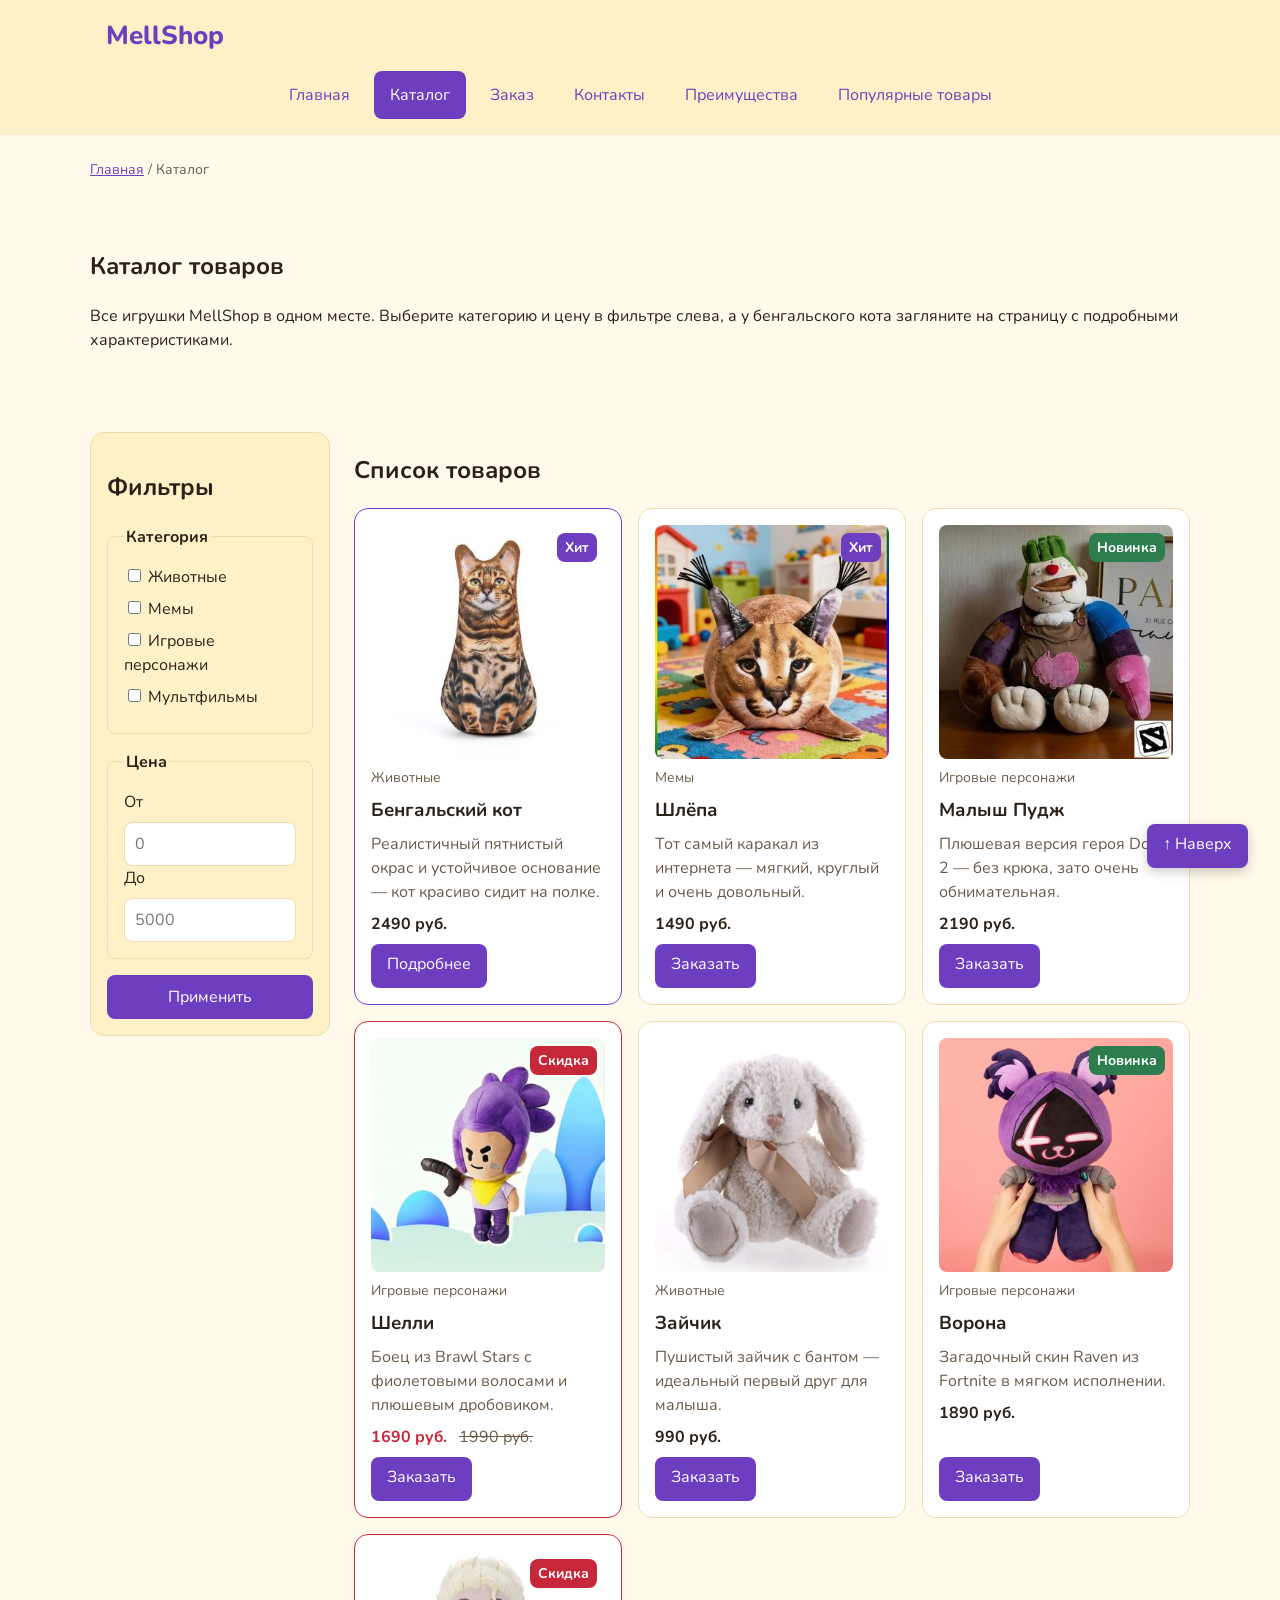
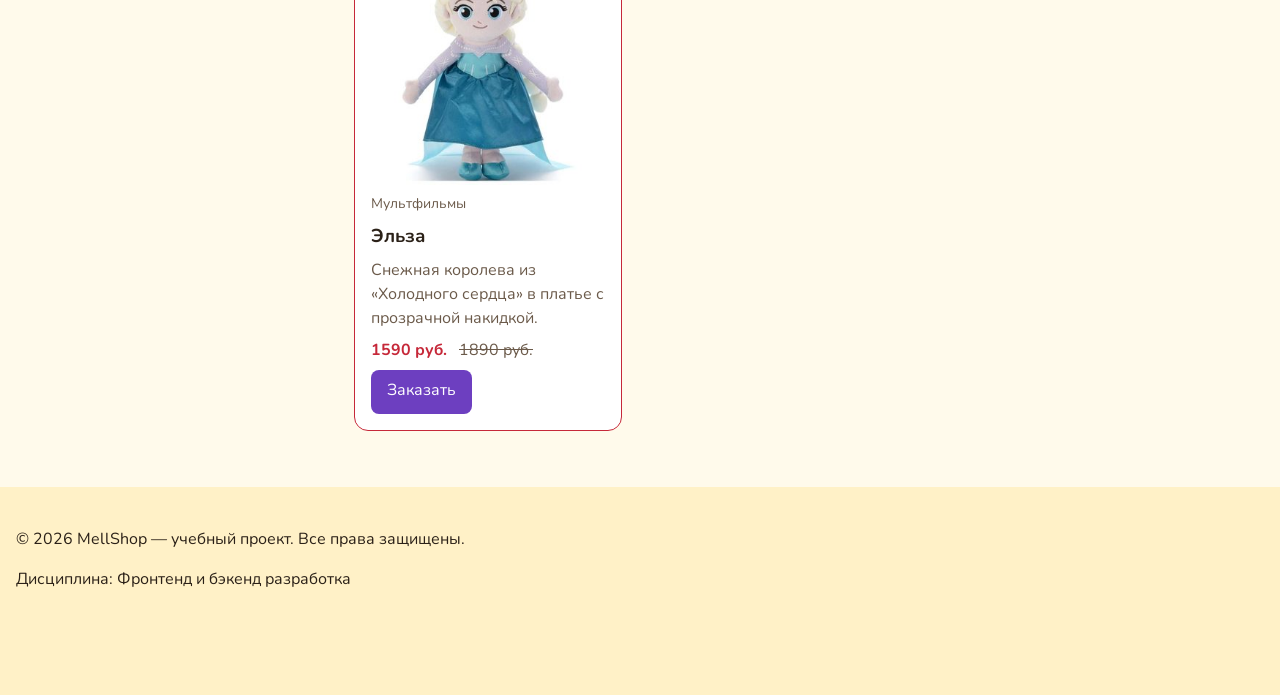
==== commit e7f765a9: "fix: улучшил доступность и добавил отчёты Lighthouse" ====
--- a/catalog.html
+++ b/catalog.html
@@ -31,7 +31,7 @@
     </div>
   </header>
 
-  <main id="main">
+  <main id="main" tabindex="-1">
     <nav class="breadcrumbs" aria-label="Хлебные крошки">
       <a class="breadcrumbs__link" href="index.html">Главная</a>
       <span class="breadcrumbs__current" aria-current="page">Каталог</span>
--- a/css/responsive.css
+++ b/css/responsive.css
@@ -273,3 +273,46 @@
     grid-template-columns: repeat(3, minmax(0, 1fr));
   }
 }
+
+
+/* Практика №13: видимый фокус у всех элементов, включая checkbox и фильтры. */
+:focus-visible,
+.site-nav__link:focus-visible,
+.button:focus-visible,
+.order-form__input:focus-visible,
+.order-form__select:focus-visible,
+.order-form__textarea:focus-visible {
+  outline: 3px solid var(--color-primary);
+  outline-offset: 3px;
+}
+
+/* На фиолетовой кнопке двойная обводка остаётся различимой. */
+.button--primary:focus-visible,
+.site-nav__link--active:focus-visible {
+  outline-color: var(--color-text);
+  box-shadow: 0 0 0 2px var(--color-white);
+}
+
+.order-form__error {
+  display: block;
+  margin-top: 4px;
+  color: var(--color-danger);
+  font-weight: 700;
+}
+
+.order-form__error[hidden] {
+  display: none;
+}
+
+/* Пользователь может отключить анимации в настройках устройства. */
+@media (prefers-reduced-motion: reduce) {
+  html {
+    scroll-behavior: auto;
+  }
+  .product-card {
+    transition: none;
+  }
+  .product-card:hover {
+    transform: none;
+  }
+}
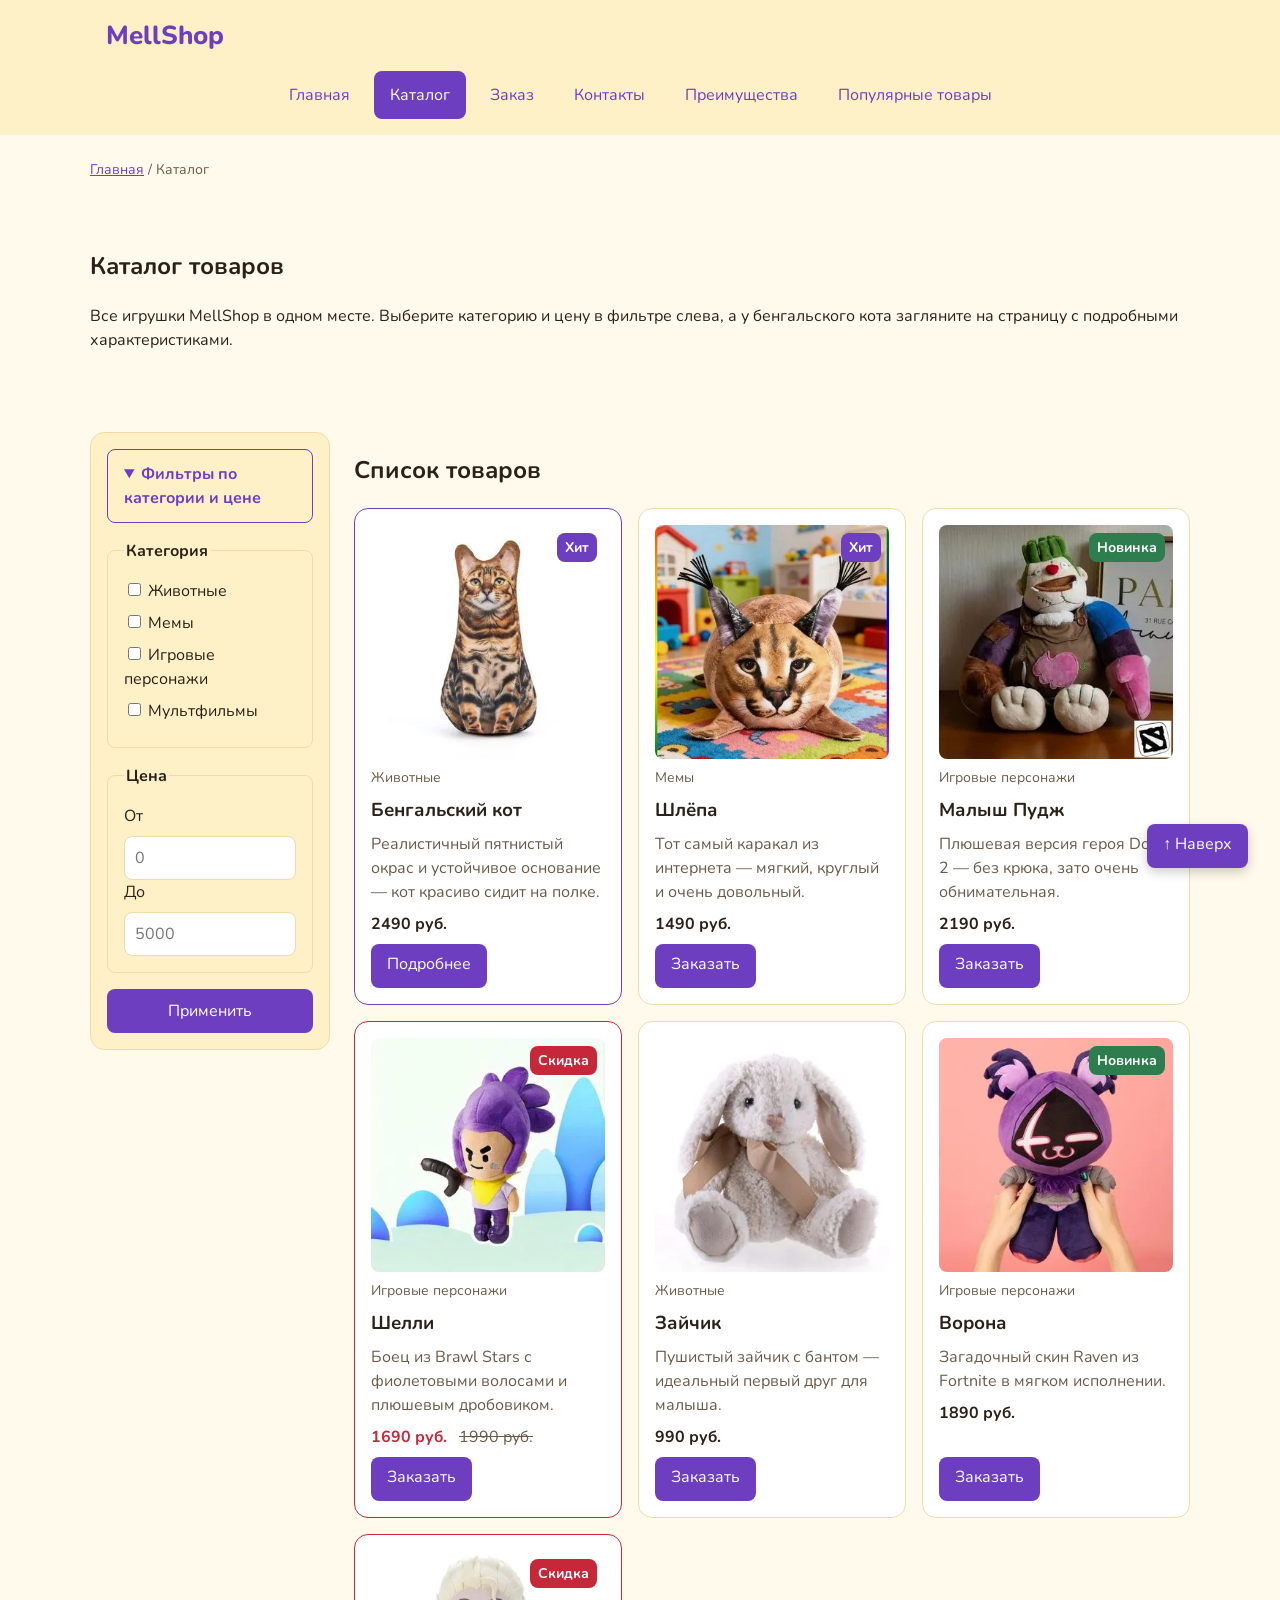
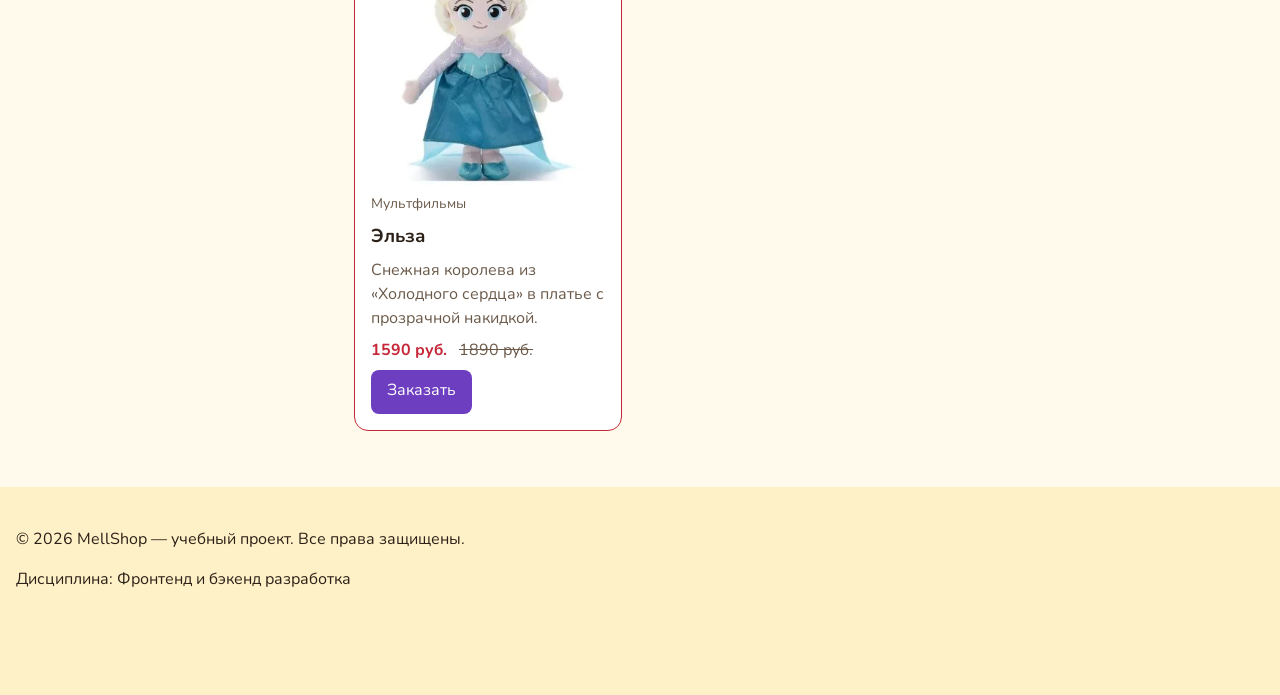
==== commit a9aec8af: "fix: подготовил адаптивный MellShop к сдаче КР №3" ====
--- a/catalog.html
+++ b/catalog.html
@@ -11,6 +11,7 @@
   <title>Каталог товаров — MellShop</title>
   <link rel="stylesheet" href="css/style.css">
   <link rel="stylesheet" href="css/responsive.css">
+  <script src="js/ui.js" defer></script>
 </head>
 <body>
   <a class="button button--primary skip-link" href="#main">Перейти к содержимому</a>
@@ -18,6 +19,8 @@
     <div class="site-header__inner">
       <a class="site-header__logo" href="index.html">MellShop</a>
 
+      <details class="mobile-menu" open>
+        <summary class="mobile-menu__toggle">Меню</summary>
       <nav class="site-nav" aria-label="Основная навигация">
         <ul class="site-nav__list">
           <li class="site-nav__item"><a class="site-nav__link" href="index.html">Главная</a></li>
@@ -28,6 +31,7 @@
           <li class="site-nav__item"><a class="site-nav__link" href="index.html#popular">Популярные товары</a></li>
         </ul>
       </nav>
+      </details>
     </div>
   </header>
 
@@ -47,7 +51,8 @@
 
     <section class="catalog-layout">
       <aside class="catalog-filters">
-        <h2>Фильтры</h2>
+        <details class="filter-panel" open>
+          <summary class="filter-panel__toggle">Фильтры по категории и цене</summary>
 
         <form class="filters-form" action="#" method="get">
           <fieldset class="filters-form__group">
@@ -86,6 +91,7 @@
 
           <button class="button button--primary" type="submit">Применить</button>
         </form>
+        </details>
       </aside>
 
       <section class="catalog-products">
@@ -94,7 +100,9 @@
         <div class="products-grid">
           <article class="product-card product-card--featured">
             <span class="product-card__badge">Хит</span>
-            <img
+            <picture>
+              <source type="image/webp" srcset="images/bengal-cat-320.webp 320w, images/bengal-cat-480.webp 480w, images/bengal-cat.webp 800w" sizes="(min-width: 1280px) 230px, (min-width: 1024px) 320px, (min-width: 640px) calc((100vw - 96px) / 2), calc(100vw - 66px)">
+<img
               class="product-card__image"
               src="images/bengal-cat.jpg"
             srcset="images/bengal-cat-320.jpg 320w, images/bengal-cat-480.jpg 480w, images/bengal-cat.jpg 800w"
@@ -104,6 +112,7 @@
               width="800"
               height="800"
             >
+            </picture>
             <p class="product-card__category">Животные</p>
             <h3 class="product-card__title">Бенгальский кот</h3>
             <p class="product-card__description">Реалистичный пятнистый окрас и устойчивое основание — кот красиво сидит на полке.</p>
@@ -113,7 +122,9 @@
 
           <article class="product-card">
             <span class="product-card__badge">Хит</span>
-            <img
+            <picture>
+              <source type="image/webp" srcset="images/shlepa-320.webp 320w, images/shlepa-480.webp 480w, images/shlepa.webp 800w" sizes="(min-width: 1280px) 230px, (min-width: 1024px) 320px, (min-width: 640px) calc((100vw - 96px) / 2), calc(100vw - 66px)">
+<img
               class="product-card__image"
               src="images/shlepa.jpg"
             srcset="images/shlepa-320.jpg 320w, images/shlepa-480.jpg 480w, images/shlepa.jpg 800w"
@@ -123,6 +134,7 @@
               width="800"
               height="800"
             >
+            </picture>
             <p class="product-card__category">Мемы</p>
             <h3 class="product-card__title">Шлёпа</h3>
             <p class="product-card__description">Тот самый каракал из интернета — мягкий, круглый и очень довольный.</p>
@@ -132,7 +144,9 @@
 
           <article class="product-card">
             <span class="product-card__badge product-card__badge--new">Новинка</span>
-            <img
+            <picture>
+              <source type="image/webp" srcset="images/pudge-320.webp 320w, images/pudge-480.webp 480w, images/pudge.webp 800w" sizes="(min-width: 1280px) 230px, (min-width: 1024px) 320px, (min-width: 640px) calc((100vw - 96px) / 2), calc(100vw - 66px)">
+<img
               class="product-card__image"
               src="images/pudge.jpg"
             srcset="images/pudge-320.jpg 320w, images/pudge-480.jpg 480w, images/pudge.jpg 800w"
@@ -142,6 +156,7 @@
               width="800"
               height="800"
             >
+            </picture>
             <p class="product-card__category">Игровые персонажи</p>
             <h3 class="product-card__title">Малыш Пудж</h3>
             <p class="product-card__description">Плюшевая версия героя Dota 2 — без крюка, зато очень обнимательная.</p>
@@ -151,7 +166,9 @@
 
           <article class="product-card product-card--discount">
             <span class="product-card__badge product-card__badge--sale">Скидка</span>
-            <img
+            <picture>
+              <source type="image/webp" srcset="images/shelly-320.webp 320w, images/shelly-480.webp 480w, images/shelly.webp 800w" sizes="(min-width: 1280px) 230px, (min-width: 1024px) 320px, (min-width: 640px) calc((100vw - 96px) / 2), calc(100vw - 66px)">
+<img
               class="product-card__image"
               src="images/shelly.jpg"
             srcset="images/shelly-320.jpg 320w, images/shelly-480.jpg 480w, images/shelly.jpg 800w"
@@ -161,6 +178,7 @@
               width="800"
               height="800"
             >
+            </picture>
             <p class="product-card__category">Игровые персонажи</p>
             <h3 class="product-card__title">Шелли</h3>
             <p class="product-card__description">Боец из Brawl Stars с фиолетовыми волосами и плюшевым дробовиком.</p>
@@ -172,7 +190,9 @@
           </article>
 
           <article class="product-card">
-            <img
+            <picture>
+              <source type="image/webp" srcset="images/bunny-320.webp 320w, images/bunny-480.webp 480w, images/bunny.webp 800w" sizes="(min-width: 1280px) 230px, (min-width: 1024px) 320px, (min-width: 640px) calc((100vw - 96px) / 2), calc(100vw - 66px)">
+<img
               class="product-card__image"
               src="images/bunny.jpg"
             srcset="images/bunny-320.jpg 320w, images/bunny-480.jpg 480w, images/bunny.jpg 800w"
@@ -182,6 +202,7 @@
               width="800"
               height="800"
             >
+            </picture>
             <p class="product-card__category">Животные</p>
             <h3 class="product-card__title">Зайчик</h3>
             <p class="product-card__description">Пушистый зайчик с бантом — идеальный первый друг для малыша.</p>
@@ -191,7 +212,9 @@
 
           <article class="product-card">
             <span class="product-card__badge product-card__badge--new">Новинка</span>
-            <img
+            <picture>
+              <source type="image/webp" srcset="images/raven-320.webp 320w, images/raven-480.webp 480w, images/raven.webp 800w" sizes="(min-width: 1280px) 230px, (min-width: 1024px) 320px, (min-width: 640px) calc((100vw - 96px) / 2), calc(100vw - 66px)">
+<img
               class="product-card__image"
               src="images/raven.jpg"
             srcset="images/raven-320.jpg 320w, images/raven-480.jpg 480w, images/raven.jpg 800w"
@@ -201,6 +224,7 @@
               width="800"
               height="800"
             >
+            </picture>
             <p class="product-card__category">Игровые персонажи</p>
             <h3 class="product-card__title">Ворона</h3>
             <p class="product-card__description">Загадочный скин Raven из Fortnite в мягком исполнении.</p>
@@ -210,7 +234,9 @@
 
           <article class="product-card product-card--discount">
             <span class="product-card__badge product-card__badge--sale">Скидка</span>
-            <img
+            <picture>
+              <source type="image/webp" srcset="images/elsa-320.webp 320w, images/elsa-480.webp 480w, images/elsa.webp 800w" sizes="(min-width: 1280px) 230px, (min-width: 1024px) 320px, (min-width: 640px) calc((100vw - 96px) / 2), calc(100vw - 66px)">
+<img
               class="product-card__image"
               src="images/elsa.jpg"
             srcset="images/elsa-320.jpg 320w, images/elsa-480.jpg 480w, images/elsa.jpg 800w"
@@ -220,6 +246,7 @@
               width="800"
               height="800"
             >
+            </picture>
             <p class="product-card__category">Мультфильмы</p>
             <h3 class="product-card__title">Эльза</h3>
             <p class="product-card__description">Снежная королева из «Холодного сердца» в платье с прозрачной накидкой.</p>
--- a/css/responsive.css
+++ b/css/responsive.css
@@ -316,3 +316,37 @@
     transform: none;
   }
 }
+
+
+/* Финальная доработка: раскрывающиеся меню и фильтры. */
+.mobile-menu__toggle,
+.filter-panel__toggle {
+  min-height: 44px;
+  padding: 12px 16px;
+  border: 1px solid var(--color-primary);
+  border-radius: var(--radius-sm);
+  color: var(--color-primary);
+  font-weight: 700;
+  cursor: pointer;
+}
+.mobile-menu { margin-top: 12px; }
+.filter-panel[open] .filters-form { margin-top: 16px; }
+
+/* На мобильном характеристики читаются карточками без прокрутки. */
+.product-table-desktop { display: none; }
+.product-specs { margin: 0; }
+.product-specs__item {
+  padding: 16px;
+  margin-bottom: 8px;
+  border: 1px solid var(--color-border);
+  border-radius: var(--radius-sm);
+  background: var(--color-bg);
+}
+.product-specs dt { font-weight: 700; }
+.product-specs dd { margin: 4px 0 0; overflow-wrap: anywhere; }
+
+@media (min-width: 768px) {
+  .mobile-menu__toggle { display: none; }
+  .product-specs { display: none; }
+  .product-table-desktop { display: block; }
+}
